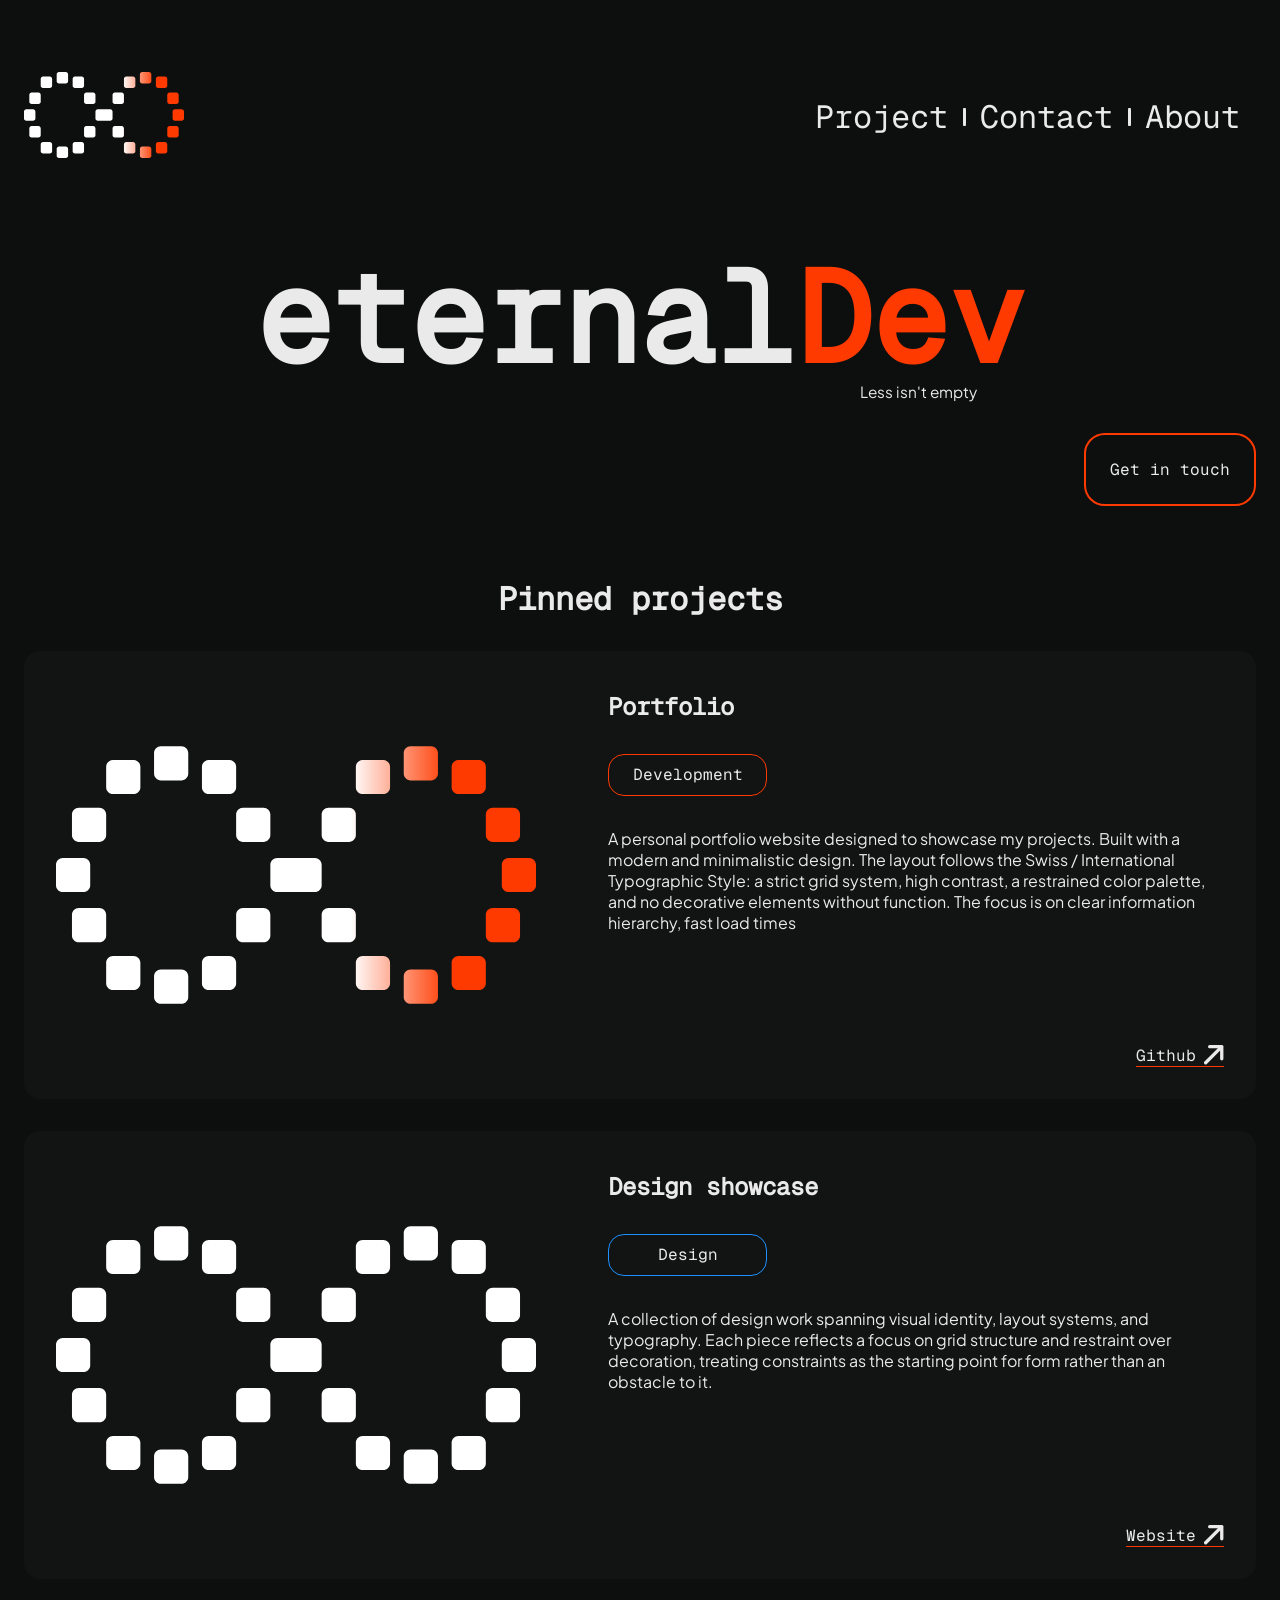
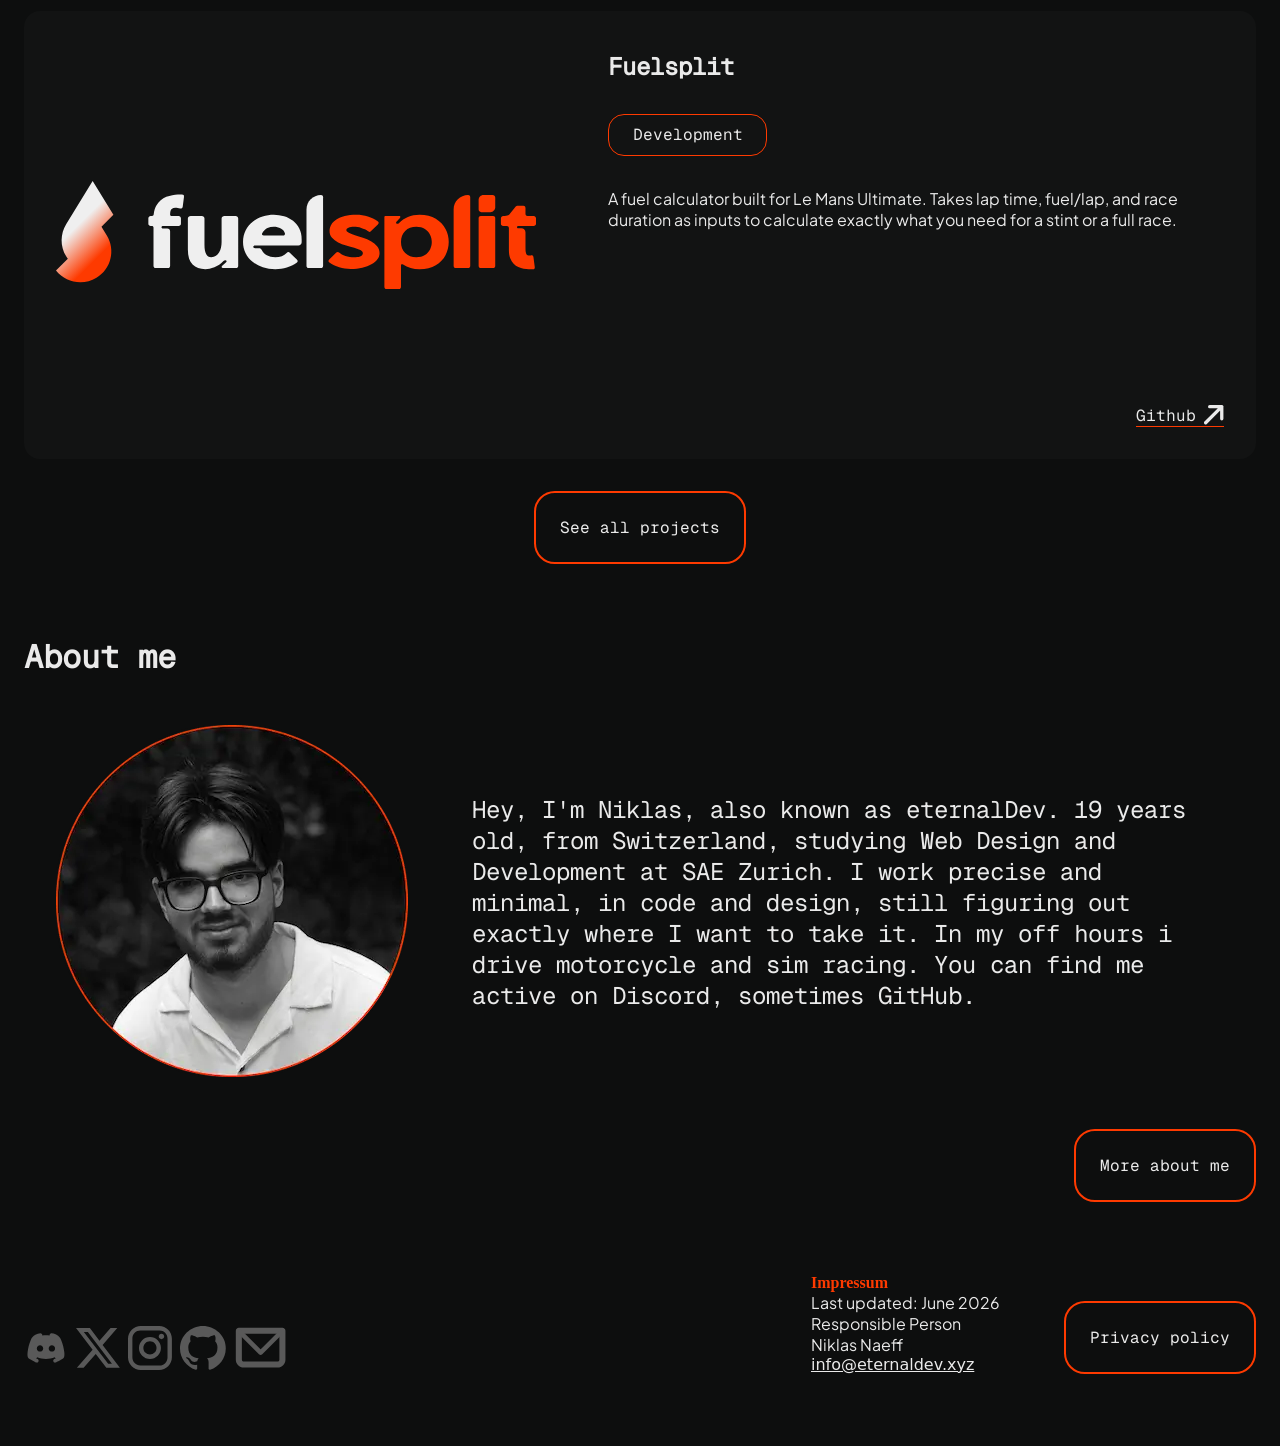
==== index.html @ 3819416a "Update meta descriptions across multiple pages for improved SEO and clarity" ====
<!DOCTYPE html>
<html lang="en">
<head>
    <meta charset="UTF-8">
    <meta name="viewport" content="width=device-width, initial-scale=1.0">
    <title>eternalDev</title>
    <meta name="Portfolio from eternalDev" content="Portfolio of eternal, a web developer in Switzerland. Selected projects, case studies and contact details.">
    <link rel="stylesheet" href="css/base.css">
    <link rel="stylesheet" href="css/components.css">
    <link rel="stylesheet" href="css/page-home.css">
    <link rel="icon" type="image/svg+xml" href="assets/logo/logo_eternaldev.svg">
</head>
<body>
    <header>
        <a href="index.html" aria-label="Home Button" id="eternal-logo">
            <img aria-hidden="true" fetchpriority="high" sizes="5rem" class="eternal-logo" src="assets/logo/logo_eternaldev.svg" alt="Logo von eternaldev">
        </a>
        <nav>
            <ul id="main-navigation">
                <li id="hometext-btn" class="navigation-btn"><a id="nav-active-btn" href="index.html">Home</a></li>
                <li class="navigation-btn"> <a href="project-page.html">Project</a></li>
                <li class="navigation-btn"> <a href="contact-page.html">Contact</a></li>
                <li class="navigation-btn"><a href="about-page.html">About</a></li>
            </ul>
        </nav>
    </header>
    <main>  
        <section class="hero">
        <div class="hero-text">
            <h1 class="hero-h1"><span class="white-text">eternal</span><span class="orange-text">Dev</span></h1>
            <span class="hero-tagline">Less isn't empty</span>
        </div>

        <div class="button-right">
            <a href="contact-page.html" class="cta hero-btn">Get in touch</a>
        </div>
        </section>
        
        
        <section class="pinnedprojects">
            <h2>Pinned projects</h2>
            <article class="projects-card">
                <img class="project-pic" src="assets/logo/logo_eternaldev.svg" alt="Logo from eternalDev" > 
                <div class="project-card-container">
                    <div class="project-card-text">
                        <h3 class="project-title">Portfolio</h3>
                        <span class="project-dev-btn" id="project-btn-nonactive">Development</span>
                        <p class="card-text">A personal portfolio website designed to showcase my projects. Built with a modern and minimalistic design. The layout follows the Swiss / International Typographic Style: a strict grid system, high contrast, a restrained color palette, and no decorative elements without function. The focus is on clear information hierarchy, fast load times</p>
                    </div>
                    <div class="button-extern">
                        <a href="https://github.com/eternalDevxyz/eternaldev.ch" target="_blank" class="text-extern">Github</a>
                        <svg class="icon-arrow" xmlns="http://www.w3.org/2000/svg" width="20" height="20" viewBox="0 0 20 20" fill="none">
                            <path d="M1.64847 17.7667L17.7668 1.64837M5.67805 1.64837L17.7668 1.64837L17.7668 13.7371" stroke="#EAEAEA" stroke-width="3.29693" stroke-linecap="round" stroke-linejoin="round"/>
                        </svg>
                     </div>
                </div>
            </article>

            <article class="projects-card">
                <img loading="lazy" class="project-pic" src="assets/logo/fav_icon_darkmode.svg" alt="Full white logo from eternalDev"> 
                <div class="project-card-container">
                    <div class="project-card-text">
                        <h3 class="project-title">Design showcase</h3>
                        <span class="project-design-btn" id="project-btn-nonactive">Design</span>
                        <p class="card-text">A collection of design work spanning visual identity, layout systems, and typography. Each piece reflects a focus on grid structure and restraint over decoration, treating constraints as the starting point for form rather than an obstacle to it.</p>
                    </div>
                    <div class="button-extern">
                        <a href="#" target="_blank" class="text-extern">Website</a>
                        <svg class="icon-arrow" xmlns="http://www.w3.org/2000/svg" width="20" height="20" viewBox="0 0 20 20" fill="none">
                            <path d="M1.64847 17.7667L17.7668 1.64837M5.67805 1.64837L17.7668 1.64837L17.7668 13.7371" stroke="#EAEAEA" stroke-width="3.29693" stroke-linecap="round" stroke-linejoin="round"/>
                        </svg>
                     </div>
                </div>
            </article>

            <article class="projects-card">
                <img loading="lazy" class="project-pic" src="assets/Projects/fuelsplit_project/fuelsplit-darkmode.svg" alt="Logo from fuelsplit" > 
                <div class="project-card-container">
                    <div class="project-card-text" id="project-btn-nonactive">
                        <h3 class="project-title">Fuelsplit</h3>
                        <span class="project-dev-btn" id="project-btn-nonactive">Development</span>
                        <p class="card-text">A fuel calculator built for Le Mans Ultimate. Takes lap time, fuel/lap, and race duration as inputs to calculate exactly what you need for a stint or a full race.</p>
                    </div>
                    <div class="button-extern">
                        <a href="#" target="_blank" class="text-extern">Github</a>
                        <svg class="icon-arrow" xmlns="http://www.w3.org/2000/svg" width="20" height="20" viewBox="0 0 20 20" fill="none">
                            <path d="M1.64847 17.7667L17.7668 1.64837M5.67805 1.64837L17.7668 1.64837L17.7668 13.7371" stroke="#EAEAEA" stroke-width="3.29693" stroke-linecap="round" stroke-linejoin="round"/>
                        </svg>
                     </div>
                </div>
            </article>
            <a href="project-page.html" class="cta" id="pinnedprojects-btn">See all projects</a>
        </section>

        
        <section class="about-me">
            <h2>About me</h2>
            <article class="about-me-card">
                <picture>
                <source type="image/webp"
                        srcset="assets/about_me/round-portfolio-352.webp 1x,
                                 assets/about_me/round-portfolio-702.webp 2x">
                <img
                loading="lazy"
                    class="portfolio-pic"
                    src="assets/about_me/round-portfolio-352.png"
                    srcset="assets/about_me/round-portfolio-352.png 1x,
                            assets/about_me/round-portfolio-702.png 2x"
                    width="352" height="352"
                    alt="Portrait of Niklas Naeff">
                </picture>
                <p class="about-me-text">Hey, I'm Niklas, also known as eternalDev. 19 years old, from Switzerland, studying Web Design and Development at SAE Zurich. I work precise and minimal, in code and design, still figuring out exactly where I want to take it. In my off hours i drive motorcycle and sim racing. You can find me active on Discord, sometimes GitHub.</p>
            </article>
            <a href="about-page.html" class="cta button-right">More about me</a>
        </section>
    </main>


    <footer>
        <div class="icon-container">
            <a target="_blank" href="https://discord.gg/aXktXPrN7G">
                <img loading="lazy" src="assets/Icons/discord_icon.svg" alt="Icon from Discord" class="icon">
            </a>
            <a target="_blank" href="https://x.com/eternalDevxyz">    
                <img loading="lazy" src="assets/Icons/twitter_icon.svg" alt="icon from twitter" class="icon">
            </a>
            <a target="_blank" href="https://www.instagram.com/eternaldev.xyz/">
                <img loading="lazy" src="assets/Icons/insta_Icon.svg" alt="Icon from Instagram" class="icon">
            </a>
            <a target="_blank" href="https://github.com/eternalDevxyz?tab=repositories">
                <img loading="lazy" src="assets/Icons/Github_Icon.svg" alt="Icon from Github" class="icon">
            </a>
            <a target="_blank" href="mailto:info@eternaldev.xyz">
                <img loading="lazy" src="assets/Icons/E-mail_Icon.svg" alt="Icon for E-mails" class="icon">
            </a>
        </div>

        <div class="footer-legal-container">
            <section class="impressum">
                <h2 class="orange-text impressum">Impressum</h2>
                    <p class="impressum">Last updated: June 2026</p>
                    <p class="impressum">Responsible Person</p>
                    <p class="impressum">Niklas Naeff</p>
                    <a class="email-link impressum" href="mailto:info@eternaldev.xyz">info@eternaldev.xyz</a>
            </section>
            <a href="privacy-policy.html" class="cta">Privacy policy</a>
        </div>
    </footer>
</body>
</html>
---- css/base.css ----
/* Small Reset */
*::before,
*::after,
* {
  box-sizing: border-box;
  margin: 0;
  padding: 0;
}

a, button{
  user-select: none;
    color: inherit;
  text-decoration: none;
}

body {
  display: flex;
  flex-direction: column;
  gap: 4.5rem;
  margin-top: 4.5rem;
  margin-bottom: 4.5rem;
  max-width: 1384px;
  margin-inline: auto;
  padding-inline: 24px;
  background: var(--color-bg);
  font-family: system-ui, sans-serif;
}

:root {
  --color-bg: #0d0e0e;
  --color-white: #eaeaea;
  --color-orange: #fe3a00;
  --color-lightblack: #121313;
  --color-blue: #1E90FF;
  --color-green:#5F9EA0;
}



@font-face {
  font-family: "geistmono";
  src: url("../assets/fonts/GeistMono-Regular.ttf") format("truetype");
  font-weight: 400;
  font-style: normal;
  font-display: swap;
}



@font-face {
  font-family: "plusjakartasans";
  src: url("../assets/fonts/PlusJakartaSans-Regular.ttf") format("truetype");
  font-weight: 400;
  font-style: normal;
  font-display: swap;
}

label{
  color: white;
}



main {
  display: flex;
  flex-direction: column;
  gap: 4.5rem;
}

h1,
h2,
h3,
h4 {
  font-family: "geistmono","monospace";
  color: var(--color-white);
}

p {
  font-family: "plusjakartasans","Segoe UI";
  color: var(--color-white);
  font-size: 1rem;
}

h1 {
  font-size: 2rem;
}

h2 {
  font-size: 1.5rem;
}

h3{
  font-size: 1rem;
}

.orange-text {
  color: var(--color-orange);
}

.white-text {
  color: var(--color-white);
}

/* media queries */

@media (max-width: 692px){
  body{
    margin-top: 0;
  }
}
---- css/components.css ----
/* components */

/* call to action button */
.cta {
display: flex;
padding: 1.5rem;
min-height: 44px;
flex-direction: column;
justify-content: center;
align-items: center;
gap: 0.625rem;
border-radius: 20.8px;
border: 2px solid var(--Orange, #fe3a00);
color: var(--white, #EAEAEA);
text-align: center;
text-decoration: none;
font-family: "geistmono","monospace";
cursor: pointer;
}

.cta:hover{
  background: #fe3a004D; 
}

.button-right {
  align-self: flex-end;
}

/* project-buttons */

.project-radio-btn{
  position: absolute;
  opacity: 0;
  width: 1px;
  height: 1px;
  pointer-events: none;
}

.project-dev-btn {
  display: flex;
  justify-content: center;
  align-items: center;
  padding: 0.6em 1.25em;
  min-width: 106px;
  max-width: 159px;
  min-height: 35px;
  max-height: 45px;
  border-radius: 16px;
  border: 1px solid var(--color-orange);
  background: var(--color-lightblack);
  color: var(--color-white);
  font-family: "geistmono", "monospace";
  font-size: clamp(0.625rem, 2vw, 1rem);
  cursor: pointer;
  user-select: none;
}

.project-dev-btn:hover{
  color: var(--color-orange);
}

.project-design-btn{
 display: flex;
  justify-content: center;
  align-items: center;
  padding: 0.6em 1.25em;
  min-width: 106px;
  max-width: 159px;
  min-height: 35px;
  max-height: 45px;
  border-radius: 16px;
  border: var(--color-blue) 1px solid;
  background: var(--color-lightblack);
  color: var(--color-white);
  font-family: "geistmono", "monospace";
  font-size: clamp(0.625rem, 2vw, 1rem);
  cursor: pointer;
  user-select: none;
}

.project-design-btn:hover{
  color: var(--color-blue);
}

.project-collective-btn{
 display: flex;
  justify-content: center;
  align-items: center;
  padding: 0.6em 1.25em;
  min-width: 106px;
  max-width: 159px;
  min-height: 35px;
  max-height: 45px;
  border-radius: 16px;
  border: var(--color-green) 1px solid;
  background: var(--color-lightblack);
  color: var(--color-white);
  font-family: "geistmono", "monospace";
  font-size: clamp(0.625rem, 2vw, 1rem);
  cursor: pointer;
  user-select: none;
}

.project-collective-btn:hover{
  color: var(--color-green);
}

#project-btn-nonactive:hover{
  color: var(--color-white);
  cursor: default;
}

/* button extern  */
.button-extern{
  display: flex;
  flex-direction: row;
  gap: 0.5rem;
  color: var(--color-white);
  border-bottom: var(--color-orange) 1px solid;
  align-self: flex-end;
  width: fit-content;
  align-items: center;
  font-size: 1.5rem;
}

.button-extern:hover .text-extern,
.button-extern:hover .icon-arrow path {
  color: var(--color-orange);
  stroke: var(--color-orange);
}

.icon-arrow{
  vertical-align: middle;
  height: min-content;
}

.text-extern{
  color: var(--color-white);
  text-decoration: none;
  font-family: "geistmono","monospace";
  font-size: 1rem;

}

/* css header */
header {
  display: flex;
  justify-content: space-between;
  align-items: center;
  text-decoration: none;
}

header li{
  list-style-type: none;
}

.navigation-btn a {
  font-family: "geistmono","monospace";
  color: var(--color-white);
  font-size: clamp(1rem, 5vw, 2rem);
  margin: 1rem;
}

.navigation-btn {
  position: relative;
}

.navigation-btn:not(:last-child)::before {
  content: "";
  position: absolute;
  right: -1.6px;
  top: 50%;
  transform: translate(0, -50%);
  background: var(--color-white);
  width: 2.24px;
  height: 17.92px;
  border-radius: 20%;
}

.navigation-btn-active{
    font-family: "geistmono","monospace";
  color: var(--color-orange);
  font-size: clamp(1rem, 1.5vw, 2rem);
  margin: 1rem;
  text-decoration: none;
}

#eternal-logo {
  min-height: 88px;
  min-width: 160px;
}

#main-navigation {
  display: flex;
  flex-direction: row;
  align-items: center;
  min-height: 80px;
}

#hometext-btn{
  display: none;
  
}

#nav-active-btn{
  color: var(--color-orange);
}
/* footer */
footer {
  display: flex;
  align-items: end;
  justify-content: space-between;
}

  .footer-legal-container a{
    align-self: flex-end;
  }

.icon-container {
  display: flex;
  gap: 0.5rem;
}

.footer-legal-container{
  display: flex;
  flex-direction: row;
  gap: 4rem;
}

.icon {
  height: 44px;
 
}

.impressum{
  font-size: 1rem;
}
.impressum>h2{
  font-family: "plusjarkartasans","Segoe UI";
}

.email-link{
  color: var(--color-white);
  text-decoration: underline;
}

/* media queries */

@media (max-width: 1024px){

  .icon{
    height: 48px;
    width: 48px;
  }

    .footer-legal-container{
    flex-direction: column;
    gap: 2rem;
  }
    .footer-legal-container a{
    align-self: flex-start;
  }

}

@media (max-width: 692px) {
  #eternal-logo {
    display: none;
  }
  #hometext-btn{
    display: flex;
  }
  header {
    justify-content: center;
  }

  .project-dev-btn, .project-collective-btn, .project-design-btn{
    border-radius: 14px;
  }

    footer{
    flex-direction: row-reverse;
  }
    .icon-container{
    flex-direction: column;
  }
}
---- css/page-home.css ----
h2{
  font-size: 2rem;
}

h3{
  font-size: 1.5rem;
}

/* css hero */
.hero {
  display: flex;
  flex-direction: column;
  align-items: center;
  gap: 2rem;
}

.hero-text {
  position: relative;
}
.hero-h1 {
  display: flex;
  align-items: center;
  font-size: clamp(3.5rem, 10vw, 9rem);
}

.hero-tagline {
  position: absolute;
  right: 48px;
  bottom: 0;
  color: var(--color-white);
  font-family: "plusjakartasans","Segoe UI";
  font-size: clamp(0.80rem, 1.2vw, 1.0rem);
  font-weight: 400;
  
}

/* css section pinned projects */
.pinnedprojects {
  display: flex;
  flex-direction: column;
  gap: 2rem;
  justify-content: space-between;
  align-items: center;
}

.projects-card {
  background: var(--color-lightblack);
  display: flex;
  min-height: 448px;
  padding: 2rem;
  align-items: start;
  gap: 4rem;
  border-radius: 16px;
  width: 100%;
}

.project-pic {
  max-height: 384px;
  max-width: 480px;
  object-fit: contain;
  object-position: center;
  align-self: center;
}

.project-card-container{
  gap: 4rem;
  display: flex;
  flex-direction: column;
  justify-content: space-between;
  align-self: stretch;
  width: 100%;
}

.project-card-text {
  display: flex;
  flex-direction: column;
  padding: 0.5rem;
  gap: 2rem;
  max-width: 65ch;   
}

/* About me Section */
.about-me {
  display: flex;
  flex-direction: column;
  gap: 1rem;
}

.about-me-card {
  display: flex;
  flex-direction: row;
  align-items: center;
  width: auto;
  padding: 2rem;
  gap: 4rem;
}

.portfolio-pic{
  max-height: clamp(352px, 32vw, 416px);
  max-width: clamp(352px, 32vw, 416px);
}

.about-me-text {
  text-align: left;
  max-width: 65ch;
  font-size: 1.5rem;
  font-family: "geistmono","monospace";

}

/* media queries */
@media (max-width: 1024px){

  .about-me-card{
    flex-direction: column;
  }

  .project-pic{
    max-width: 228px;
  }

}

@media (max-width: 692px) {
  .hero{
    gap:5rem;
  }

  .projects-card{
  flex-direction: column;
  }

  .project-pic{
    margin-top: 1rem;
    margin-bottom: 1rem;
  }



}
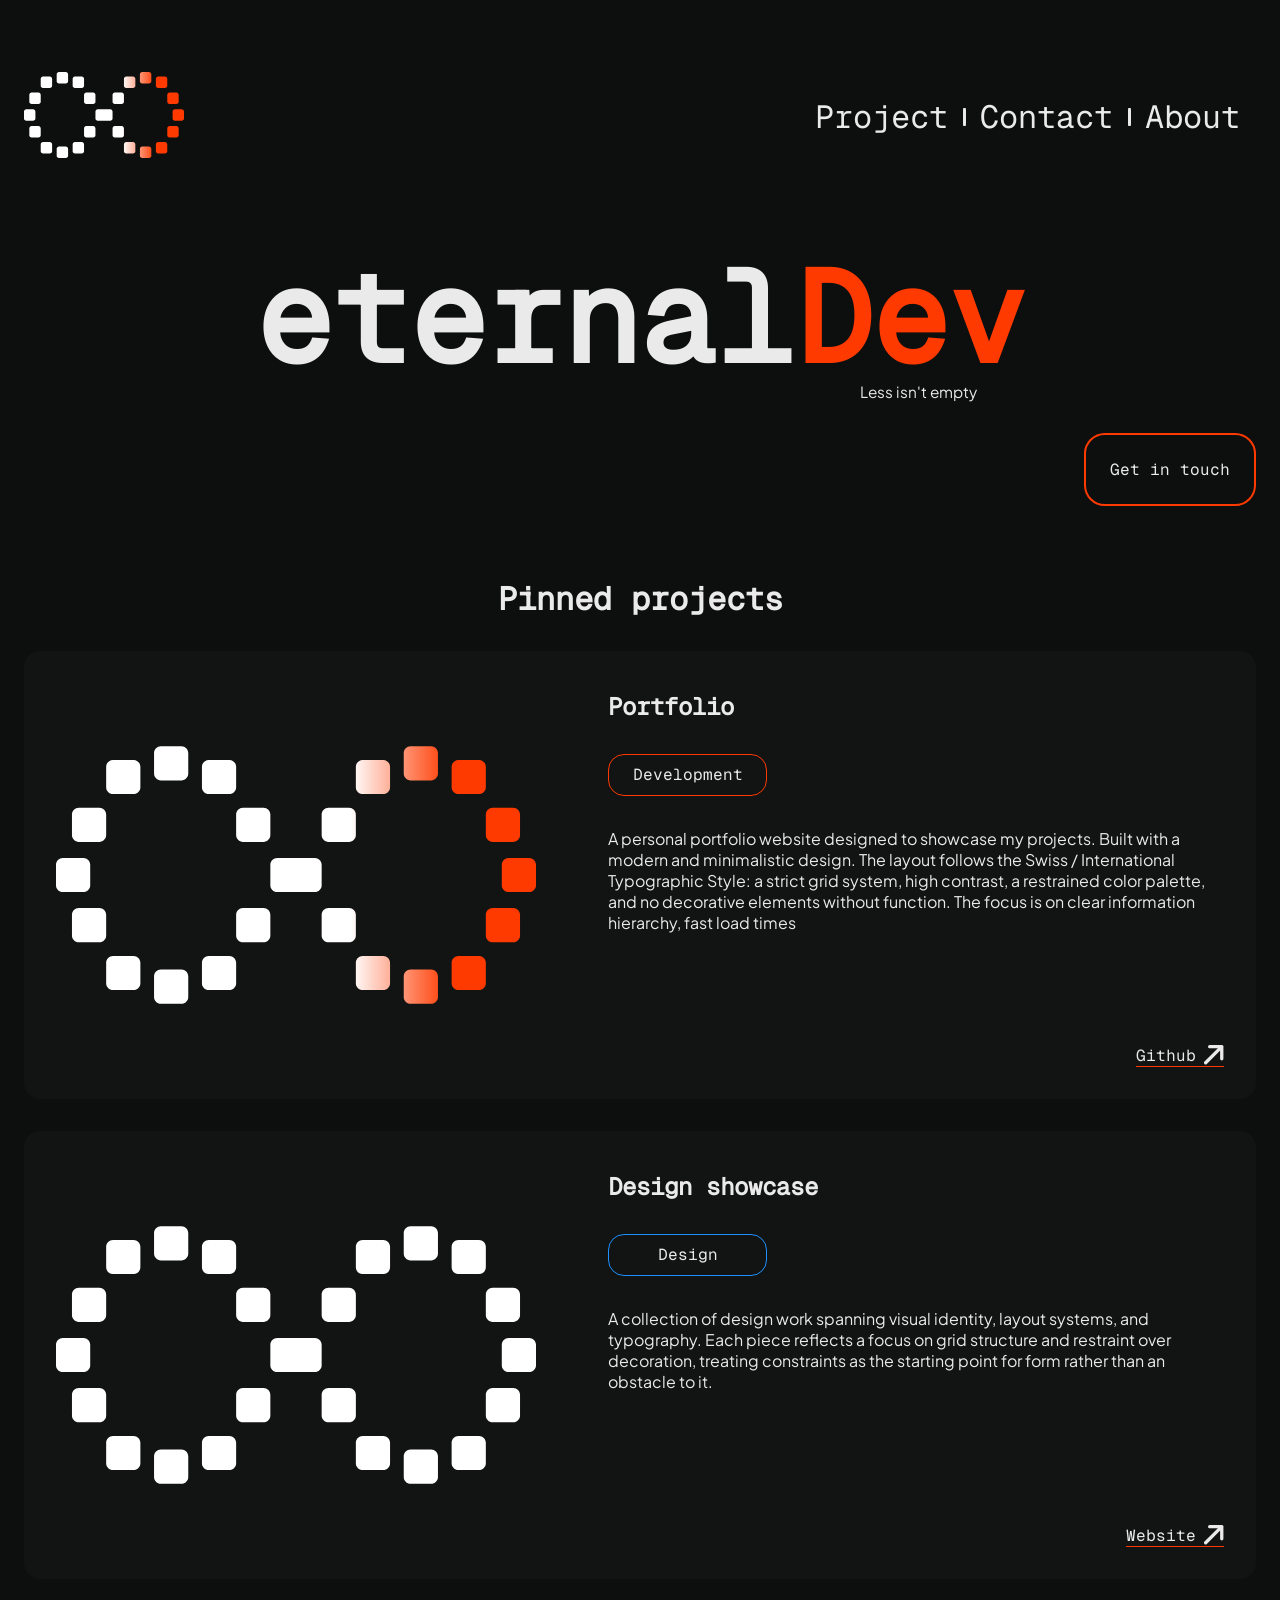
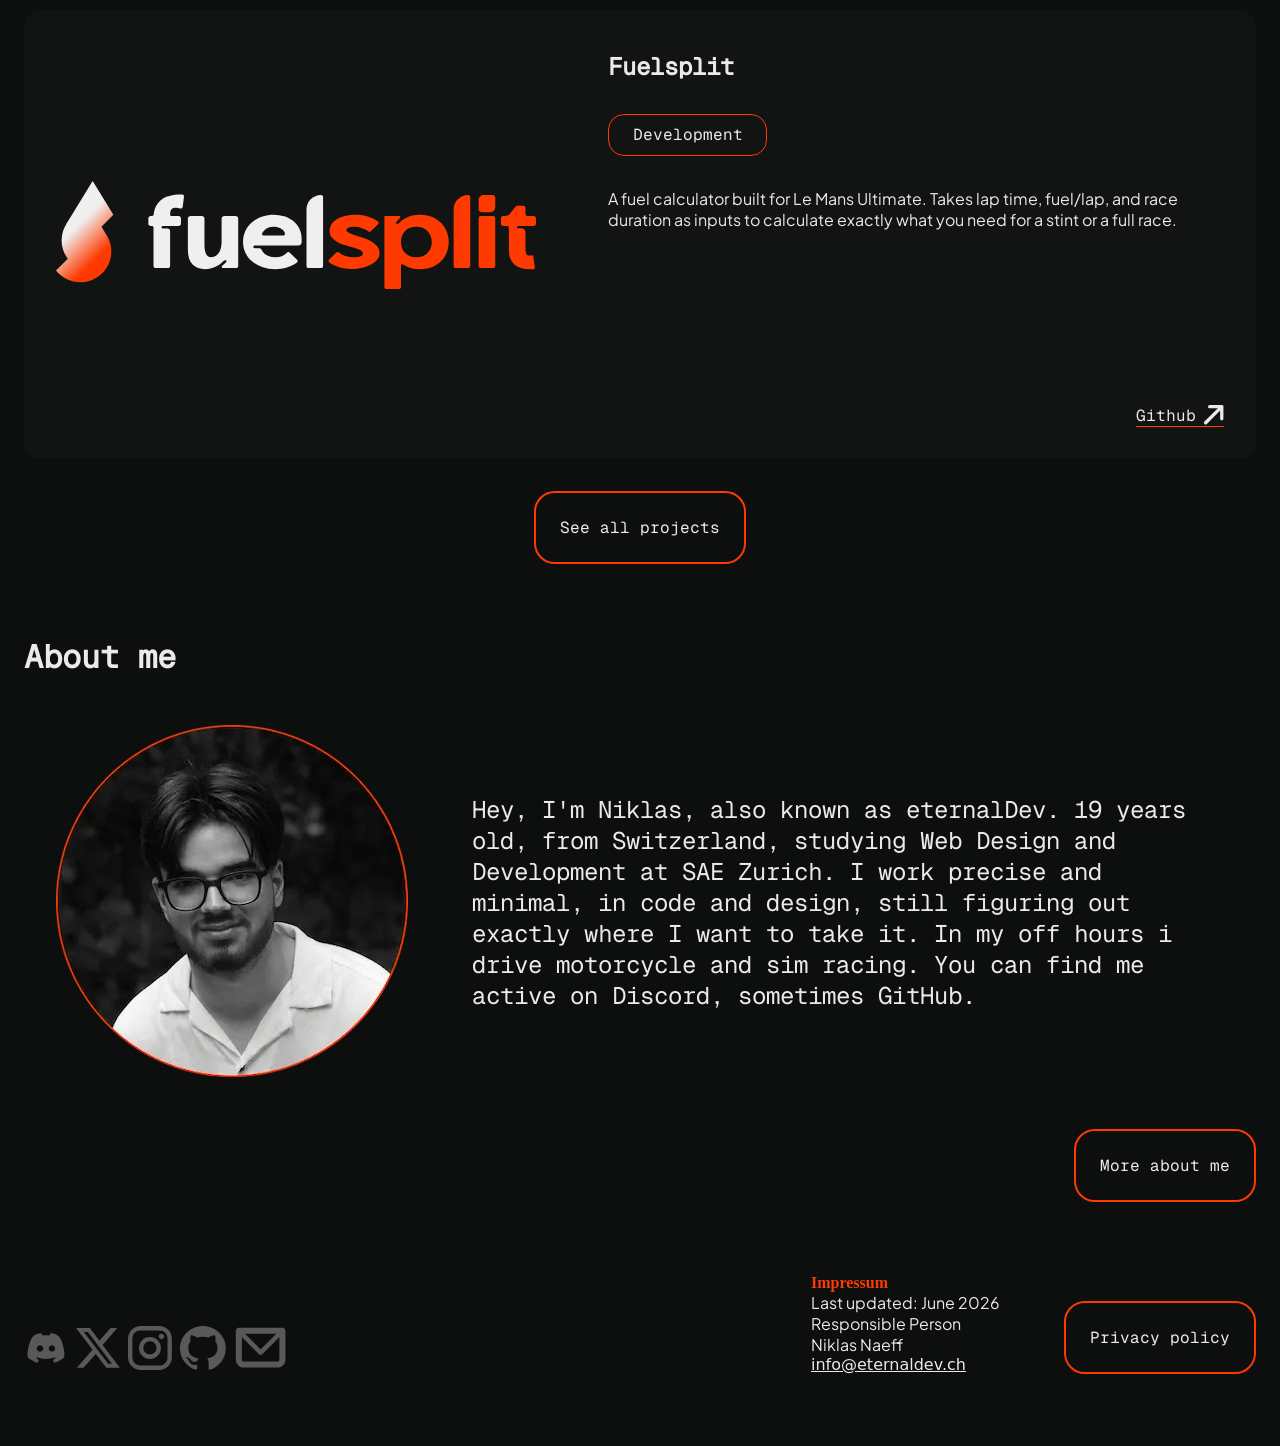
==== commit ebc3a1ae: "update privacy policy and contact email address" ====
--- a/index.html
+++ b/index.html
@@ -1,150 +1,299 @@
-<!DOCTYPE html>
+<!doctype html>
 <html lang="en">
-<head>
-    <meta charset="UTF-8">
-    <meta name="viewport" content="width=device-width, initial-scale=1.0">
+  <head>
+    <meta charset="UTF-8" />
+    <meta name="viewport" content="width=device-width, initial-scale=1.0" />
     <title>eternalDev</title>
-    <meta name="Portfolio from eternalDev" content="Portfolio of eternal, a web developer in Switzerland. Selected projects, case studies and contact details.">
-    <link rel="stylesheet" href="css/base.css">
-    <link rel="stylesheet" href="css/components.css">
-    <link rel="stylesheet" href="css/page-home.css">
-    <link rel="icon" type="image/svg+xml" href="assets/logo/logo_eternaldev.svg">
-</head>
-<body>
+    <meta name="description" content="Portfolio of eternal, a web developer in Switzerland. Selected projects, case studies, and contact details."/>
+    <link rel="stylesheet" href="css/base.css" />
+    <link rel="stylesheet" href="css/components.css" />
+    <link rel="stylesheet" href="css/page-home.css" />
+ <link rel="icon" type="image/png" href="/assets/logo/favicon-96x96.png" sizes="96x96" />
+<link rel="icon" type="image/svg+xml" href="/assets/logo/favicon.svg" />
+<link rel="shortcut icon" href="/assets/logo/favicon.ico" />
+<link rel="apple-touch-icon" sizes="180x180" href="/assets/logo/apple-touch-icon.png" />
+<meta name="apple-mobile-web-app-title" content="eternalDev" />
+<link rel="manifest" href="/assets/logo/site.webmanifest" />
+  </head>
+  <body>
     <header>
+      <nav>
         <a href="index.html" aria-label="Home Button" id="eternal-logo">
-            <img aria-hidden="true" fetchpriority="high" sizes="5rem" class="eternal-logo" src="assets/logo/logo_eternaldev.svg" alt="Logo von eternaldev">
-        </a>
-        <nav>
-            <ul id="main-navigation">
-                <li id="hometext-btn" class="navigation-btn"><a id="nav-active-btn" href="index.html">Home</a></li>
-                <li class="navigation-btn"> <a href="project-page.html">Project</a></li>
-                <li class="navigation-btn"> <a href="contact-page.html">Contact</a></li>
-                <li class="navigation-btn"><a href="about-page.html">About</a></li>
-            </ul>
-        </nav>
+        <img
+          aria-hidden="true"
+          fetchpriority="high"
+          sizes="5rem"
+          class="eternal-logo"
+          src="assets/logo/logo_eternaldev.svg"
+          alt="Logo von eternaldev"
+        />
+      </a>
+
+        <ul id="main-navigation">
+          <li id="hometext-btn" class="navigation-btn">
+            <a id="nav-active-btn" href="index.html">Home</a>
+          </li>
+          <li class="navigation-btn">
+            <a href="project-page.html">Project</a>
+          </li>
+          <li class="navigation-btn">
+            <a href="contact-page.html">Contact</a>
+          </li>
+          <li class="navigation-btn"><a href="about-page.html">About</a></li>
+        </ul>
+      </nav>
     </header>
-    <main>  
-        <section class="hero">
+    <main>
+      <section class="hero">
         <div class="hero-text">
-            <h1 class="hero-h1"><span class="white-text">eternal</span><span class="orange-text">Dev</span></h1>
-            <span class="hero-tagline">Less isn't empty</span>
+          <h1 class="hero-h1">
+            <span class="white-text">eternal</span
+            ><span class="orange-text">Dev</span>
+          </h1>
+          <span class="hero-tagline">Less isn't empty</span>
         </div>
 
         <div class="button-right">
-            <a href="contact-page.html" class="cta hero-btn">Get in touch</a>
+          <a href="contact-page.html" class="cta hero-btn">Get in touch</a>
         </div>
+      </section>
+
+      <section class="pinnedprojects">
+        <h2>Pinned projects</h2>
+        <article class="projects-card">
+          <img
+            class="project-pic"
+            src="assets/logo/logo_eternaldev.svg"
+            alt="Logo from eternalDev"
+          />
+          <div class="project-card-container">
+            <div class="project-card-text">
+              <h3 class="project-title">Portfolio</h3>
+              <span class="project-dev-btn" id="project-btn-nonactive"
+                >Development</span
+              >
+              <p class="card-text">
+                A personal portfolio website designed to showcase my projects.
+                Built with a modern and minimalistic design. The layout follows
+                the Swiss / International Typographic Style: a strict grid
+                system, high contrast, a restrained color palette, and no
+                decorative elements without function. The focus is on clear
+                information hierarchy, fast load times
+              </p>
+            </div>
+            <div class="button-extern">
+              <a
+                href="https://github.com/eternalDevxyz/eternaldev.ch"
+                target="_blank"
+                class="text-extern"
+                >Github</a
+              >
+              <svg
+                class="icon-arrow"
+                xmlns="http://www.w3.org/2000/svg"
+                width="20"
+                height="20"
+                viewBox="0 0 20 20"
+                fill="none"
+              >
+                <path
+                  d="M1.64847 17.7667L17.7668 1.64837M5.67805 1.64837L17.7668 1.64837L17.7668 13.7371"
+                  stroke="#EAEAEA"
+                  stroke-width="3.29693"
+                  stroke-linecap="round"
+                  stroke-linejoin="round"
+                />
+              </svg>
+            </div>
+          </div>
+        </article>
+
+        <article class="projects-card">
+          <img
+            loading="lazy"
+            class="project-pic"
+            src="assets/logo/logo_fullwhite.svg"
+            alt="Full white logo from eternalDev"
+          />
+          <div class="project-card-container">
+            <div class="project-card-text">
+              <h3 class="project-title">Design showcase</h3>
+              <span class="project-design-btn" id="project-btn-nonactive"
+                >Design</span
+              >
+              <p class="card-text">
+                A collection of design work spanning visual identity, layout
+                systems, and typography. Each piece reflects a focus on grid
+                structure and restraint over decoration, treating constraints as
+                the starting point for form rather than an obstacle to it.
+              </p>
+            </div>
+            <div class="button-extern">
+              <a href="#" target="_blank" class="text-extern">Website</a>
+              <svg
+                class="icon-arrow"
+                xmlns="http://www.w3.org/2000/svg"
+                width="20"
+                height="20"
+                viewBox="0 0 20 20"
+                fill="none"
+              >
+                <path
+                  d="M1.64847 17.7667L17.7668 1.64837M5.67805 1.64837L17.7668 1.64837L17.7668 13.7371"
+                  stroke="#EAEAEA"
+                  stroke-width="3.29693"
+                  stroke-linecap="round"
+                  stroke-linejoin="round"
+                />
+              </svg>
+            </div>
+          </div>
+        </article>
+
+        <article class="projects-card">
+          <img
+            loading="lazy"
+            class="project-pic"
+            src="assets/Projects/fuelsplit_project/fuelsplit-darkmode.svg"
+            alt="Logo from fuelsplit"
+          />
+          <div class="project-card-container">
+            <div class="project-card-text" id="project-btn-nonactive">
+              <h3 class="project-title">Fuelsplit</h3>
+              <span class="project-dev-btn" id="project-btn-nonactive"
+                >Development</span
+              >
+              <p class="card-text">
+                A fuel calculator built for Le Mans Ultimate. Takes lap time,
+                fuel/lap, and race duration as inputs to calculate exactly what
+                you need for a stint or a full race.
+              </p>
+            </div>
+            <div class="button-extern">
+              <a href="#" target="_blank" class="text-extern">Github</a>
+              <svg
+                class="icon-arrow"
+                xmlns="http://www.w3.org/2000/svg"
+                width="20"
+                height="20"
+                viewBox="0 0 20 20"
+                fill="none"
+              >
+                <path
+                  d="M1.64847 17.7667L17.7668 1.64837M5.67805 1.64837L17.7668 1.64837L17.7668 13.7371"
+                  stroke="#EAEAEA"
+                  stroke-width="3.29693"
+                  stroke-linecap="round"
+                  stroke-linejoin="round"
+                />
+              </svg>
+            </div>
+          </div>
+        </article>
+        <a href="project-page.html" class="cta" id="pinnedprojects-btn"
+          >See all projects</a
+        >
+      </section>
+
+      <section class="about-me">
+        <h2>About me</h2>
+        <article class="about-me-card">
+          <picture>
+            <source
+              type="image/webp"
+              srcset="
+                assets/about_me/round-portfolio-352.webp 1x,
+                assets/about_me/round-portfolio-702.webp 2x
+              "
+            />
+            <img
+              loading="lazy"
+              class="portfolio-pic"
+              src="assets/about_me/round-portfolio-352.png"
+              srcset="
+                assets/about_me/round-portfolio-352.png 1x,
+                assets/about_me/round-portfolio-702.png 2x
+              "
+              width="352"
+              height="352"
+              alt="Portrait of Niklas Naeff"
+            />
+          </picture>
+          <p class="about-me-text">
+            Hey, I'm Niklas, also known as eternalDev. 19 years old, from
+            Switzerland, studying Web Design and Development at SAE Zurich. I
+            work precise and minimal, in code and design, still figuring out
+            exactly where I want to take it. In my off hours i drive motorcycle
+            and sim racing. You can find me active on Discord, sometimes GitHub.
+          </p>
+        </article>
+        <a href="about-page.html" class="cta button-right">More about me</a>
+      </section>
+    </main>
+    <footer>
+      <div class="icon-container">
+        <a target="_blank" href="https://discord.gg/aXktXPrN7G"
+            aria-label="Discord link opens in new tab">
+          <img
+            loading="lazy"
+            src="assets/Icons/discord_icon.svg"
+            alt="Icon from Discord"
+            class="icon"¨
+          />
+        </a>
+        <a target="_blank" href="https://x.com/eternalDevxyz"
+        aria-label="Twitter link opens in new tab">
+          <img
+            loading="lazy"
+            src="assets/Icons/twitter_icon.svg"
+            alt="icon from twitter"
+            class="icon"
+          />
+        </a>
+        <a target="_blank" href="https://www.instagram.com/eternaldev.xyz/"
+            aria-label="Instagram link opens in new tab">
+          <img
+            loading="lazy"
+            src="assets/Icons/insta_Icon.svg"
+            alt="Icon from Instagram"
+            class="icon"
+          />
+        </a>
+        <a
+          target="_blank"
+          href="https://github.com/eternalDevxyz?tab=repositories"
+                      aria-label="Github link opens in new tab"
+        >
+          <img
+            loading="lazy"
+            src="assets/Icons/Github_Icon.svg"
+            alt="Icon from Github"
+            class="icon"
+          />
+        </a>
+        <a target="_blank" href="mailto:info@eternaldev.ch"
+            aria-label="Mail link opens in your mail application">
+          <img
+            loading="lazy"
+            src="assets/Icons/E-mail_Icon.svg"
+            alt="Icon for E-mails"
+            class="icon"
+          />
+        </a>
+      </div>
+
+      <div class="footer-legal-container">
+        <section class="impressum">
+          <h2 class="orange-text impressum">Impressum</h2>
+          <p class="impressum">Last updated: June 2026</p>
+          <p class="impressum">Responsible Person</p>
+          <p class="impressum">Niklas Naeff</p>
+          <a class="email-link impressum" href="mailto:info@eternaldev.ch"
+            >info@eternaldev.ch</a
+          >
         </section>
-        
-        
-        <section class="pinnedprojects">
-            <h2>Pinned projects</h2>
-            <article class="projects-card">
-                <img class="project-pic" src="assets/logo/logo_eternaldev.svg" alt="Logo from eternalDev" > 
-                <div class="project-card-container">
-                    <div class="project-card-text">
-                        <h3 class="project-title">Portfolio</h3>
-                        <span class="project-dev-btn" id="project-btn-nonactive">Development</span>
-                        <p class="card-text">A personal portfolio website designed to showcase my projects. Built with a modern and minimalistic design. The layout follows the Swiss / International Typographic Style: a strict grid system, high contrast, a restrained color palette, and no decorative elements without function. The focus is on clear information hierarchy, fast load times</p>
-                    </div>
-                    <div class="button-extern">
-                        <a href="https://github.com/eternalDevxyz/eternaldev.ch" target="_blank" class="text-extern">Github</a>
-                        <svg class="icon-arrow" xmlns="http://www.w3.org/2000/svg" width="20" height="20" viewBox="0 0 20 20" fill="none">
-                            <path d="M1.64847 17.7667L17.7668 1.64837M5.67805 1.64837L17.7668 1.64837L17.7668 13.7371" stroke="#EAEAEA" stroke-width="3.29693" stroke-linecap="round" stroke-linejoin="round"/>
-                        </svg>
-                     </div>
-                </div>
-            </article>
-
-            <article class="projects-card">
-                <img loading="lazy" class="project-pic" src="assets/logo/fav_icon_darkmode.svg" alt="Full white logo from eternalDev"> 
-                <div class="project-card-container">
-                    <div class="project-card-text">
-                        <h3 class="project-title">Design showcase</h3>
-                        <span class="project-design-btn" id="project-btn-nonactive">Design</span>
-                        <p class="card-text">A collection of design work spanning visual identity, layout systems, and typography. Each piece reflects a focus on grid structure and restraint over decoration, treating constraints as the starting point for form rather than an obstacle to it.</p>
-                    </div>
-                    <div class="button-extern">
-                        <a href="#" target="_blank" class="text-extern">Website</a>
-                        <svg class="icon-arrow" xmlns="http://www.w3.org/2000/svg" width="20" height="20" viewBox="0 0 20 20" fill="none">
-                            <path d="M1.64847 17.7667L17.7668 1.64837M5.67805 1.64837L17.7668 1.64837L17.7668 13.7371" stroke="#EAEAEA" stroke-width="3.29693" stroke-linecap="round" stroke-linejoin="round"/>
-                        </svg>
-                     </div>
-                </div>
-            </article>
-
-            <article class="projects-card">
-                <img loading="lazy" class="project-pic" src="assets/Projects/fuelsplit_project/fuelsplit-darkmode.svg" alt="Logo from fuelsplit" > 
-                <div class="project-card-container">
-                    <div class="project-card-text" id="project-btn-nonactive">
-                        <h3 class="project-title">Fuelsplit</h3>
-                        <span class="project-dev-btn" id="project-btn-nonactive">Development</span>
-                        <p class="card-text">A fuel calculator built for Le Mans Ultimate. Takes lap time, fuel/lap, and race duration as inputs to calculate exactly what you need for a stint or a full race.</p>
-                    </div>
-                    <div class="button-extern">
-                        <a href="#" target="_blank" class="text-extern">Github</a>
-                        <svg class="icon-arrow" xmlns="http://www.w3.org/2000/svg" width="20" height="20" viewBox="0 0 20 20" fill="none">
-                            <path d="M1.64847 17.7667L17.7668 1.64837M5.67805 1.64837L17.7668 1.64837L17.7668 13.7371" stroke="#EAEAEA" stroke-width="3.29693" stroke-linecap="round" stroke-linejoin="round"/>
-                        </svg>
-                     </div>
-                </div>
-            </article>
-            <a href="project-page.html" class="cta" id="pinnedprojects-btn">See all projects</a>
-        </section>
-
-        
-        <section class="about-me">
-            <h2>About me</h2>
-            <article class="about-me-card">
-                <picture>
-                <source type="image/webp"
-                        srcset="assets/about_me/round-portfolio-352.webp 1x,
-                                 assets/about_me/round-portfolio-702.webp 2x">
-                <img
-                loading="lazy"
-                    class="portfolio-pic"
-                    src="assets/about_me/round-portfolio-352.png"
-                    srcset="assets/about_me/round-portfolio-352.png 1x,
-                            assets/about_me/round-portfolio-702.png 2x"
-                    width="352" height="352"
-                    alt="Portrait of Niklas Naeff">
-                </picture>
-                <p class="about-me-text">Hey, I'm Niklas, also known as eternalDev. 19 years old, from Switzerland, studying Web Design and Development at SAE Zurich. I work precise and minimal, in code and design, still figuring out exactly where I want to take it. In my off hours i drive motorcycle and sim racing. You can find me active on Discord, sometimes GitHub.</p>
-            </article>
-            <a href="about-page.html" class="cta button-right">More about me</a>
-        </section>
-    </main>
-
-
-    <footer>
-        <div class="icon-container">
-            <a target="_blank" href="https://discord.gg/aXktXPrN7G">
-                <img loading="lazy" src="assets/Icons/discord_icon.svg" alt="Icon from Discord" class="icon">
-            </a>
-            <a target="_blank" href="https://x.com/eternalDevxyz">    
-                <img loading="lazy" src="assets/Icons/twitter_icon.svg" alt="icon from twitter" class="icon">
-            </a>
-            <a target="_blank" href="https://www.instagram.com/eternaldev.xyz/">
-                <img loading="lazy" src="assets/Icons/insta_Icon.svg" alt="Icon from Instagram" class="icon">
-            </a>
-            <a target="_blank" href="https://github.com/eternalDevxyz?tab=repositories">
-                <img loading="lazy" src="assets/Icons/Github_Icon.svg" alt="Icon from Github" class="icon">
-            </a>
-            <a target="_blank" href="mailto:info@eternaldev.xyz">
-                <img loading="lazy" src="assets/Icons/E-mail_Icon.svg" alt="Icon for E-mails" class="icon">
-            </a>
-        </div>
-
-        <div class="footer-legal-container">
-            <section class="impressum">
-                <h2 class="orange-text impressum">Impressum</h2>
-                    <p class="impressum">Last updated: June 2026</p>
-                    <p class="impressum">Responsible Person</p>
-                    <p class="impressum">Niklas Naeff</p>
-                    <a class="email-link impressum" href="mailto:info@eternaldev.xyz">info@eternaldev.xyz</a>
-            </section>
-            <a href="privacy-policy.html" class="cta">Privacy policy</a>
-        </div>
+        <a href="privacy-policy.html" class="cta">Privacy policy</a>
+      </div>
     </footer>
-</body>
-</html>+  </body>
+</html>
--- a/css/base.css
+++ b/css/base.css
@@ -7,9 +7,10 @@
   padding: 0;
 }
 
-a, button{
+a,
+button {
   user-select: none;
-    color: inherit;
+  color: inherit;
   text-decoration: none;
 }
 
@@ -26,16 +27,28 @@
   font-family: system-ui, sans-serif;
 }
 
+label {
+  color: white;
+}
+
+main {
+  display: flex;
+  flex-direction: column;
+  gap: 4.5rem;
+}
+
+/* variables */
+
 :root {
   --color-bg: #0d0e0e;
   --color-white: #eaeaea;
   --color-orange: #fe3a00;
   --color-lightblack: #121313;
-  --color-blue: #1E90FF;
-  --color-green:#5F9EA0;
+  --color-blue: #1e90ff;
+  --color-green: #5f9ea0;
 }
 
-
+/* typo */
 
 @font-face {
   font-family: "geistmono";
@@ -45,8 +58,6 @@
   font-display: swap;
 }
 
-
-
 @font-face {
   font-family: "plusjakartasans";
   src: url("../assets/fonts/PlusJakartaSans-Regular.ttf") format("truetype");
@@ -55,28 +66,17 @@
   font-display: swap;
 }
 
-label{
-  color: white;
-}
-
-
-
-main {
-  display: flex;
-  flex-direction: column;
-  gap: 4.5rem;
-}
 
 h1,
 h2,
 h3,
 h4 {
-  font-family: "geistmono","monospace";
+  font-family: "geistmono", "monospace";
   color: var(--color-white);
 }
 
 p {
-  font-family: "plusjakartasans","Segoe UI";
+  font-family: "plusjakartasans", "Segoe UI";
   color: var(--color-white);
   font-size: 1rem;
 }
@@ -89,7 +89,7 @@
   font-size: 1.5rem;
 }
 
-h3{
+h3 {
   font-size: 1rem;
 }
 
@@ -103,8 +103,8 @@
 
 /* media queries */
 
-@media (max-width: 692px){
-  body{
+@media (max-width: 692px) {
+  body {
     margin-top: 0;
   }
-}+}
--- a/css/components.css
+++ b/css/components.css
@@ -2,24 +2,24 @@
 
 /* call to action button */
 .cta {
-display: flex;
-padding: 1.5rem;
-min-height: 44px;
-flex-direction: column;
-justify-content: center;
-align-items: center;
-gap: 0.625rem;
-border-radius: 20.8px;
-border: 2px solid var(--Orange, #fe3a00);
-color: var(--white, #EAEAEA);
-text-align: center;
-text-decoration: none;
-font-family: "geistmono","monospace";
-cursor: pointer;
-}
-
-.cta:hover{
-  background: #fe3a004D; 
+  display: flex;
+  padding: 1.5rem;
+  min-height: 44px;
+  flex-direction: column;
+  justify-content: center;
+  align-items: center;
+  gap: 0.625rem;
+  border-radius: 20.8px;
+  border: 2px solid var(--Orange, #fe3a00);
+  color: var(--white, #eaeaea);
+  text-align: center;
+  text-decoration: none;
+  font-family: "geistmono", "monospace";
+  cursor: pointer;
+}
+
+.cta:hover {
+  background: #fe3a004d;
 }
 
 .button-right {
@@ -28,7 +28,7 @@
 
 /* project-buttons */
 
-.project-radio-btn{
+.project-radio-btn {
   position: absolute;
   opacity: 0;
   width: 1px;
@@ -55,12 +55,12 @@
   user-select: none;
 }
 
-.project-dev-btn:hover{
-  color: var(--color-orange);
-}
-
-.project-design-btn{
- display: flex;
+.project-dev-btn:hover {
+  color: var(--color-orange);
+}
+
+.project-design-btn {
+  display: flex;
   justify-content: center;
   align-items: center;
   padding: 0.6em 1.25em;
@@ -78,12 +78,12 @@
   user-select: none;
 }
 
-.project-design-btn:hover{
+.project-design-btn:hover {
   color: var(--color-blue);
 }
 
-.project-collective-btn{
- display: flex;
+.project-collective-btn {
+  display: flex;
   justify-content: center;
   align-items: center;
   padding: 0.6em 1.25em;
@@ -101,17 +101,17 @@
   user-select: none;
 }
 
-.project-collective-btn:hover{
+.project-collective-btn:hover {
   color: var(--color-green);
 }
 
-#project-btn-nonactive:hover{
+#project-btn-nonactive:hover {
   color: var(--color-white);
   cursor: default;
 }
 
 /* button extern  */
-.button-extern{
+.button-extern {
   display: flex;
   flex-direction: row;
   gap: 0.5rem;
@@ -129,33 +129,32 @@
   stroke: var(--color-orange);
 }
 
-.icon-arrow{
+.icon-arrow {
   vertical-align: middle;
   height: min-content;
 }
 
-.text-extern{
-  color: var(--color-white);
-  text-decoration: none;
-  font-family: "geistmono","monospace";
+.text-extern {
+  color: var(--color-white);
+  text-decoration: none;
+  font-family: "geistmono", "monospace";
   font-size: 1rem;
-
 }
 
 /* css header */
-header {
+nav {
   display: flex;
   justify-content: space-between;
   align-items: center;
   text-decoration: none;
 }
 
-header li{
+header li {
   list-style-type: none;
 }
 
 .navigation-btn a {
-  font-family: "geistmono","monospace";
+  font-family: "geistmono", "monospace";
   color: var(--color-white);
   font-size: clamp(1rem, 5vw, 2rem);
   margin: 1rem;
@@ -177,8 +176,8 @@
   border-radius: 20%;
 }
 
-.navigation-btn-active{
-    font-family: "geistmono","monospace";
+.navigation-btn-active {
+  font-family: "geistmono", "monospace";
   color: var(--color-orange);
   font-size: clamp(1rem, 1.5vw, 2rem);
   margin: 1rem;
@@ -197,12 +196,11 @@
   min-height: 80px;
 }
 
-#hometext-btn{
+#hometext-btn {
   display: none;
-  
-}
-
-#nav-active-btn{
+}
+
+#nav-active-btn {
   color: var(--color-orange);
 }
 /* footer */
@@ -212,16 +210,16 @@
   justify-content: space-between;
 }
 
-  .footer-legal-container a{
-    align-self: flex-end;
-  }
+.footer-legal-container a {
+  align-self: flex-end;
+}
 
 .icon-container {
   display: flex;
   gap: 0.5rem;
 }
 
-.footer-legal-container{
+.footer-legal-container {
   display: flex;
   flex-direction: row;
   gap: 4rem;
@@ -229,59 +227,59 @@
 
 .icon {
   height: 44px;
- 
-}
-
-.impressum{
+}
+
+.impressum {
   font-size: 1rem;
 }
-.impressum>h2{
-  font-family: "plusjarkartasans","Segoe UI";
-}
-
-.email-link{
+.impressum > h2 {
+  font-family: "plusjarkartasans", "Segoe UI";
+}
+
+.email-link {
   color: var(--color-white);
   text-decoration: underline;
 }
 
 /* media queries */
 
-@media (max-width: 1024px){
-
-  .icon{
+@media (max-width: 1024px) {
+  .icon {
     height: 48px;
     width: 48px;
   }
 
-    .footer-legal-container{
+  .footer-legal-container {
     flex-direction: column;
     gap: 2rem;
   }
-    .footer-legal-container a{
+  .footer-legal-container a {
     align-self: flex-start;
   }
-
 }
 
 @media (max-width: 692px) {
   #eternal-logo {
     display: none;
   }
-  #hometext-btn{
+  #hometext-btn {
     display: flex;
   }
-  header {
+  
+  nav {
     justify-content: center;
   }
 
-  .project-dev-btn, .project-collective-btn, .project-design-btn{
+  .project-dev-btn,
+  .project-collective-btn,
+  .project-design-btn {
     border-radius: 14px;
   }
 
-    footer{
+  footer {
     flex-direction: row-reverse;
   }
-    .icon-container{
+  .icon-container {
     flex-direction: column;
   }
-}+}
--- a/css/page-home.css
+++ b/css/page-home.css
@@ -1,8 +1,8 @@
-h2{
+h2 {
   font-size: 2rem;
 }
 
-h3{
+h3 {
   font-size: 1.5rem;
 }
 
@@ -28,10 +28,9 @@
   right: 48px;
   bottom: 0;
   color: var(--color-white);
-  font-family: "plusjakartasans","Segoe UI";
-  font-size: clamp(0.80rem, 1.2vw, 1.0rem);
+  font-family: "plusjakartasans", "Segoe UI";
+  font-size: clamp(0.8rem, 1.2vw, 1rem);
   font-weight: 400;
-  
 }
 
 /* css section pinned projects */
@@ -62,7 +61,7 @@
   align-self: center;
 }
 
-.project-card-container{
+.project-card-container {
   gap: 4rem;
   display: flex;
   flex-direction: column;
@@ -76,7 +75,7 @@
   flex-direction: column;
   padding: 0.5rem;
   gap: 2rem;
-  max-width: 65ch;   
+  max-width: 65ch;
 }
 
 /* About me Section */
@@ -95,7 +94,7 @@
   gap: 4rem;
 }
 
-.portfolio-pic{
+.portfolio-pic {
   max-height: clamp(352px, 32vw, 416px);
   max-width: clamp(352px, 32vw, 416px);
 }
@@ -104,37 +103,31 @@
   text-align: left;
   max-width: 65ch;
   font-size: 1.5rem;
-  font-family: "geistmono","monospace";
-
+  font-family: "geistmono", "monospace";
 }
 
 /* media queries */
-@media (max-width: 1024px){
-
-  .about-me-card{
+@media (max-width: 1024px) {
+  .about-me-card {
     flex-direction: column;
   }
 
-  .project-pic{
+  .project-pic {
     max-width: 228px;
   }
-
 }
 
 @media (max-width: 692px) {
-  .hero{
-    gap:5rem;
+  .hero {
+    gap: 5rem;
   }
 
-  .projects-card{
-  flex-direction: column;
+  .projects-card {
+    flex-direction: column;
   }
 
-  .project-pic{
+  .project-pic {
     margin-top: 1rem;
     margin-bottom: 1rem;
   }
-
-
-
-}+}
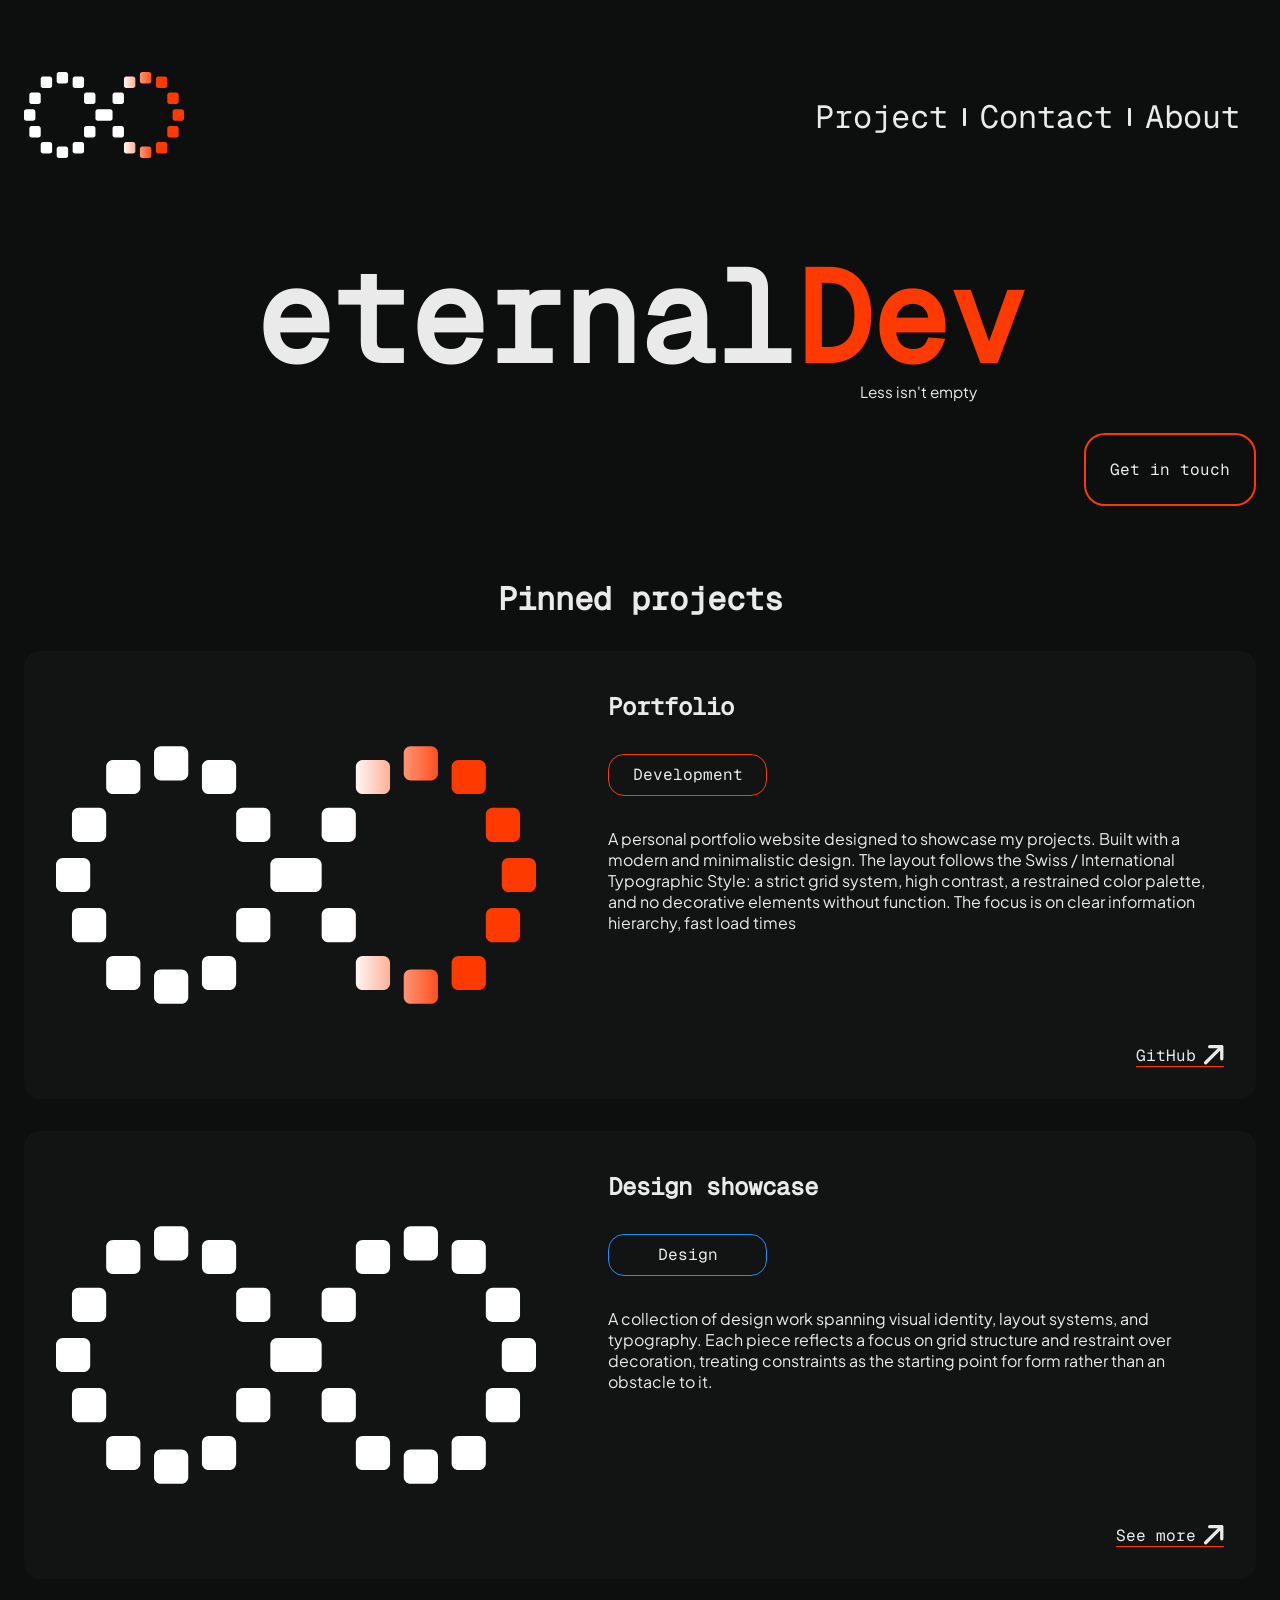
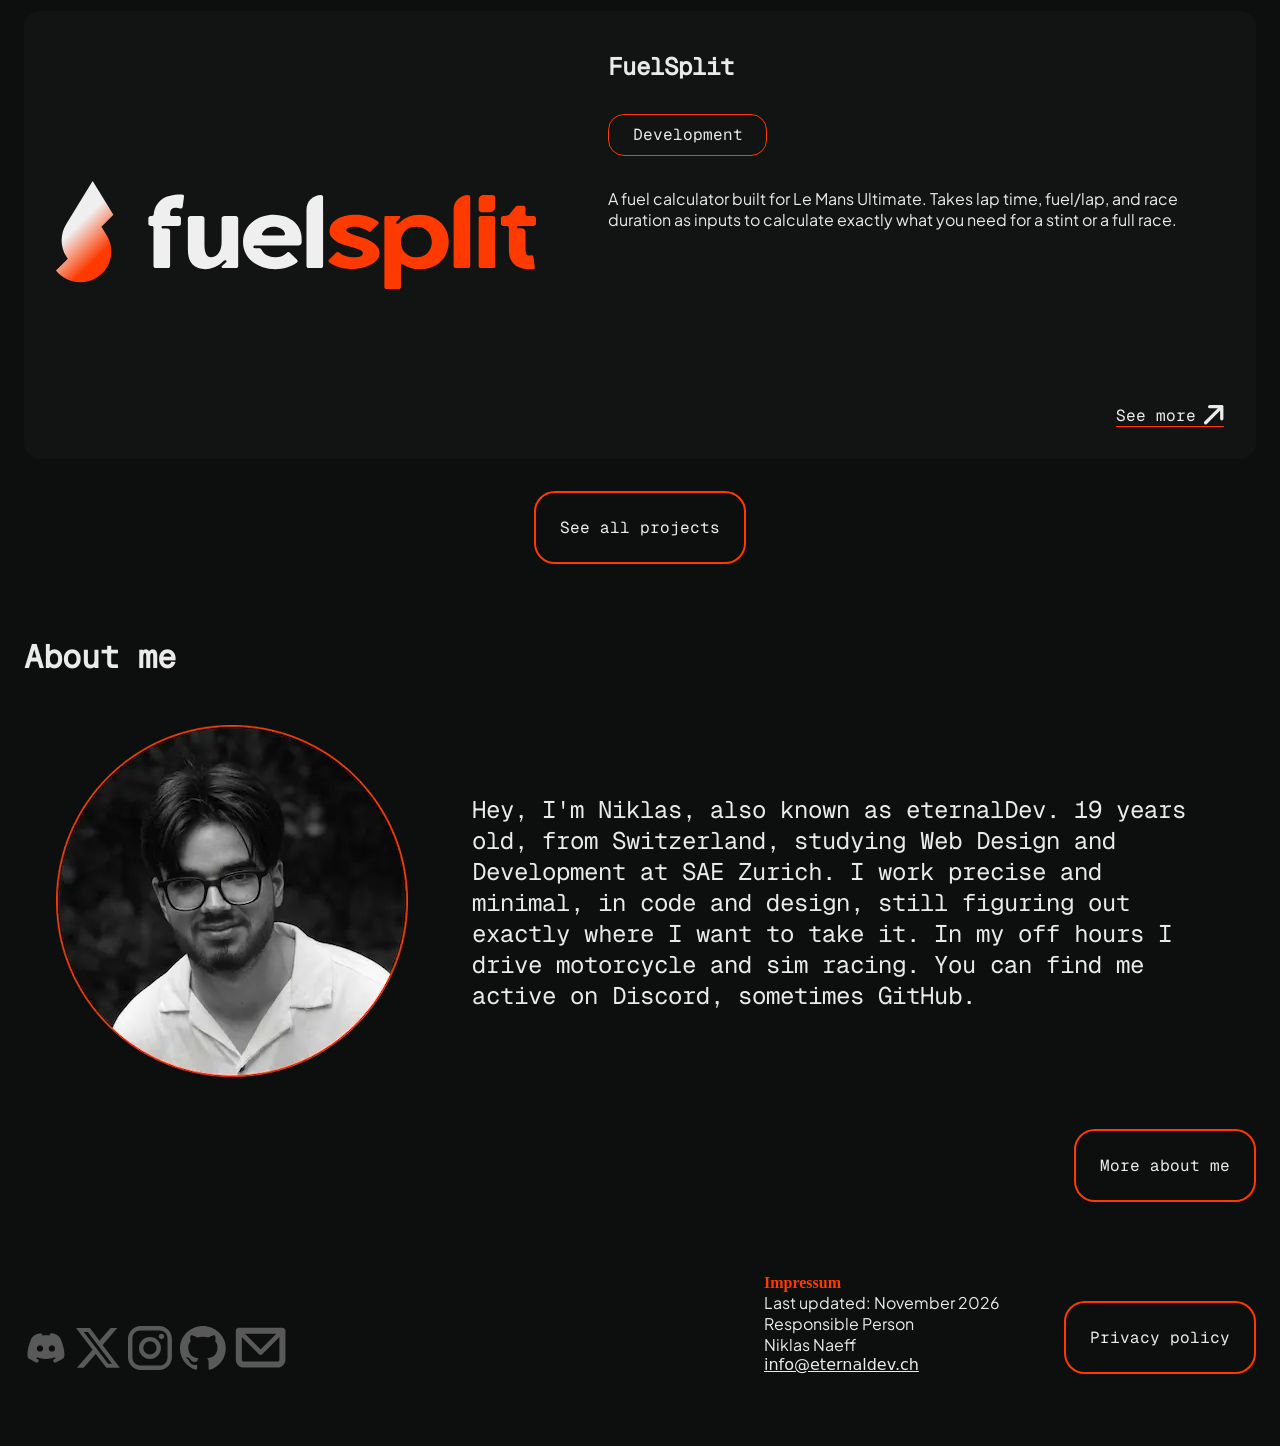
==== commit 649f04b4: "add robots.txt and sitemap.xml, add a nothing to see here at the moment message to an empty filter t" ====
--- a/index.html
+++ b/index.html
@@ -3,8 +3,8 @@
   <head>
     <meta charset="UTF-8" />
     <meta name="viewport" content="width=device-width, initial-scale=1.0" />
-    <title>eternalDev</title>
-    <meta name="description" content="Portfolio of eternal, a web developer in Switzerland. Selected projects, case studies, and contact details."/>
+    <title>Niklas Naeff | Web Developer & Portfolio | eternalDev</title>
+    <meta name="description" content="Portfolio of Niklas Naeff (eternalDev), a web developer in Switzerland. Explore development and design projects, case studies, and get in touch."/>
     <link rel="stylesheet" href="css/base.css" />
     <link rel="stylesheet" href="css/components.css" />
     <link rel="stylesheet" href="css/page-home.css" />
@@ -86,7 +86,7 @@
                 href="https://github.com/eternalDevxyz/eternaldev.ch"
                 target="_blank"
                 class="text-extern"
-                >Github</a
+                >GitHub</a
               >
               <svg
                 class="icon-arrow"
@@ -129,7 +129,7 @@
               </p>
             </div>
             <div class="button-extern">
-              <a href="#" target="_blank" class="text-extern">Website</a>
+              <a href="projects-pages/design-project.html" target="_blank" class="text-extern">See more</a>
               <svg
                 class="icon-arrow"
                 xmlns="http://www.w3.org/2000/svg"
@@ -155,11 +155,11 @@
             loading="lazy"
             class="project-pic"
             src="assets/Projects/fuelsplit_project/fuelsplit-darkmode.svg"
-            alt="Logo from fuelsplit"
+            alt="Logo from FuelSplit"
           />
           <div class="project-card-container">
             <div class="project-card-text" id="project-btn-nonactive">
-              <h3 class="project-title">Fuelsplit</h3>
+              <h3 class="project-title">FuelSplit</h3>
               <span class="project-dev-btn" id="project-btn-nonactive"
                 >Development</span
               >
@@ -170,7 +170,7 @@
               </p>
             </div>
             <div class="button-extern">
-              <a href="#" target="_blank" class="text-extern">Github</a>
+              <a href="projects-pages/fuelsplit-project.html" target="_blank" class="text-extern">See more</a>
               <svg
                 class="icon-arrow"
                 xmlns="http://www.w3.org/2000/svg"
@@ -223,7 +223,7 @@
             Hey, I'm Niklas, also known as eternalDev. 19 years old, from
             Switzerland, studying Web Design and Development at SAE Zurich. I
             work precise and minimal, in code and design, still figuring out
-            exactly where I want to take it. In my off hours i drive motorcycle
+            exactly where I want to take it. In my off hours I drive motorcycle
             and sim racing. You can find me active on Discord, sometimes GitHub.
           </p>
         </article>
@@ -262,12 +262,12 @@
         <a
           target="_blank"
           href="https://github.com/eternalDevxyz?tab=repositories"
-                      aria-label="Github link opens in new tab"
+                      aria-label="GitHub link opens in new tab"
         >
           <img
             loading="lazy"
             src="assets/Icons/Github_Icon.svg"
-            alt="Icon from Github"
+            alt="Icon from GitHub"
             class="icon"
           />
         </a>
@@ -285,7 +285,7 @@
       <div class="footer-legal-container">
         <section class="impressum">
           <h2 class="orange-text impressum">Impressum</h2>
-          <p class="impressum">Last updated: June 2026</p>
+          <p class="impressum">Last updated: November 2026</p>
           <p class="impressum">Responsible Person</p>
           <p class="impressum">Niklas Naeff</p>
           <a class="email-link impressum" href="mailto:info@eternaldev.ch"
